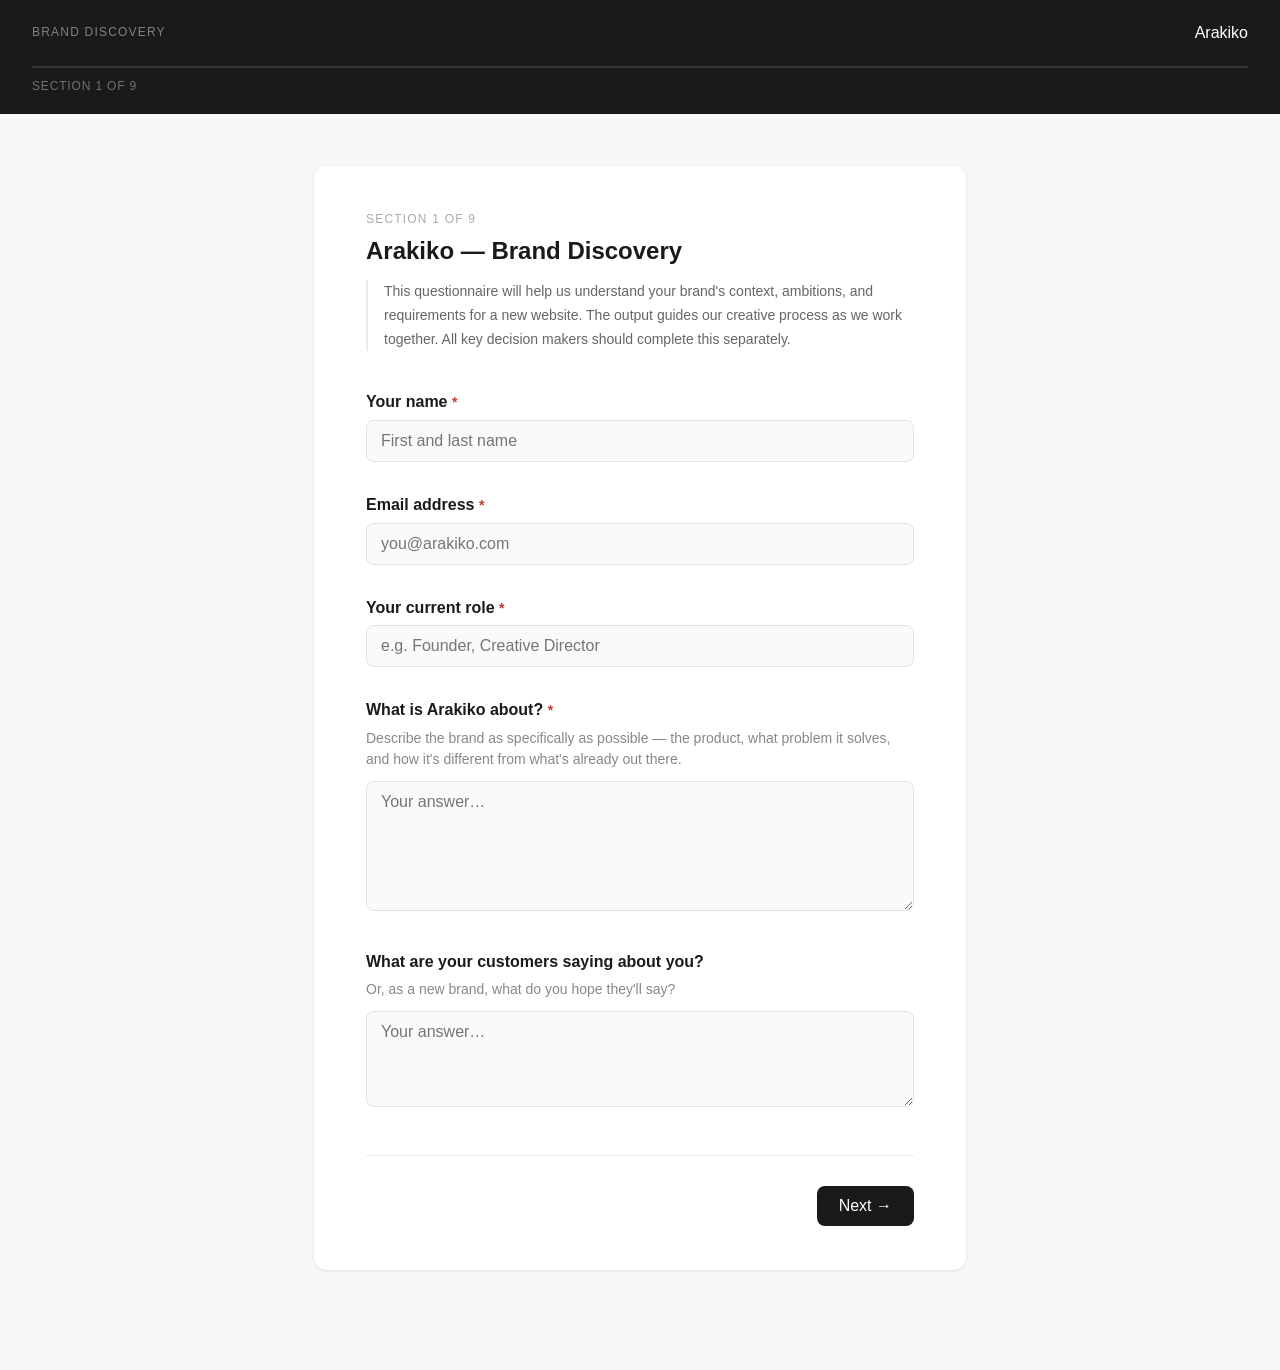
==== index.html @ e75e6ce8 "Separate javascript file" ====
<!doctype html>
<html lang="en">
  <head>
    <meta charset="UTF-8" />
    <meta name="viewport" content="width=device-width, initial-scale=1.0" />
    <title>Arakiko — Brand Discovery</title>
    <link rel="stylesheet" href="main.css" />
    <script src="script.js" defer></script>
  </head>
  <body>
    <div class="header">
      <span class="header-brand">Brand Discovery</span>
      <span class="header-client">Arakiko</span>
    </div>
    <div class="progress-bar-wrap">
      <div class="progress-track">
        <div class="progress-fill" id="pFill" style="width: 0%"></div>
      </div>
      <div class="progress-label" id="pLabel">Section 1 of 9</div>
    </div>

    <div class="main">
      <!-- ── SECTION 1 ── About you ─────────────────────────────────────── -->
      <div class="section-card active" data-section="1">
        <div class="section-eyebrow">Section 1 of 9</div>
        <h2 class="section-title">Arakiko — Brand Discovery</h2>
        <p class="section-desc">
          This questionnaire will help us understand your brand's context,
          ambitions, and requirements for a new website. The output guides our
          creative process as we work together. All key decision makers should
          complete this separately.
        </p>

        <div class="question">
          <div class="q-label">Your name <span class="req">*</span></div>
          <input
            type="text"
            id="q_name"
            placeholder="First and last name"
            data-req="1"
          />
          <div class="field-error" id="e_q_name">Please enter your name.</div>
        </div>
        <div class="question">
          <div class="q-label">Email address <span class="req">*</span></div>
          <input
            type="email"
            id="q_email"
            placeholder="you@arakiko.com"
            data-req="1"
            data-email="1"
          />
          <div class="field-error" id="e_q_email">
            Please enter a valid email address.
          </div>
        </div>
        <div class="question">
          <div class="q-label">
            Your current role <span class="req">*</span>
          </div>
          <input
            type="text"
            id="q_role"
            placeholder="e.g. Founder, Creative Director"
            data-req="1"
          />
          <div class="field-error" id="e_q_role">Please enter your role.</div>
        </div>
        <div class="question">
          <div class="q-label">
            What is Arakiko about? <span class="req">*</span>
          </div>
          <div class="q-hint">
            Describe the brand as specifically as possible — the product, what
            problem it solves, and how it's different from what's already out
            there.
          </div>
          <textarea
            id="q_about"
            class="tall"
            placeholder="Your answer…"
            data-req="1"
          ></textarea>
          <div class="field-error" id="e_q_about">
            Please answer this question.
          </div>
        </div>
        <div class="question">
          <div class="q-label">What are your customers saying about you?</div>
          <div class="q-hint">
            Or, as a new brand, what do you hope they'll say?
          </div>
          <textarea id="q_customers_say" placeholder="Your answer…"></textarea>
        </div>

        <div class="nav">
          <div></div>
          <button class="btn btn-primary" onclick="next()">Next →</button>
        </div>
      </div>

      <!-- ── SECTION 2 ── Business and growth context ───────────────────── -->
      <div class="section-card" data-section="2">
        <div class="section-eyebrow">Section 2 of 9</div>
        <h2 class="section-title">Business and growth context</h2>
        <p class="section-desc">
          Understanding where you are and where you're heading shapes every
          creative decision we make. Be as honest as you like — this is internal
          context, not a pitch.
        </p>

        <div class="question">
          <div class="q-label">
            What stage is Arakiko currently in? <span class="req">*</span>
          </div>
          <div class="options-list" id="q_stage" data-type="radio" data-req="1">
            <label class="option-item"
              ><input
                type="radio"
                name="q_stage"
                value="Pre-revenue — product not yet launched"
              /><span>Pre-revenue — product not yet launched</span></label
            >
            <label class="option-item"
              ><input
                type="radio"
                name="q_stage"
                value="Early stage — product launched, building traction"
              /><span
                >Early stage — product launched, building traction</span
              ></label
            >
            <label class="option-item"
              ><input
                type="radio"
                name="q_stage"
                value="Scaling — revenue growing, expanding distribution"
              /><span
                >Scaling — revenue growing, expanding distribution</span
              ></label
            >
            <label class="option-item"
              ><input
                type="radio"
                name="q_stage"
                value="Established — stable revenue, refreshing brand"
              /><span
                >Established — stable revenue, refreshing brand</span
              ></label
            >
          </div>
          <div class="field-error" id="e_q_stage">Please select an option.</div>
        </div>
        <div class="question">
          <div class="q-label">
            What stage are you moving toward in the next 12–24 months?
          </div>
          <input
            type="text"
            id="q_stage_next"
            placeholder="e.g. Retail distribution across NZ, first export market…"
          />
        </div>
        <div class="question">
          <div class="q-label">
            What is currently unclear, misaligned, or frustrating about your
            positioning?
          </div>
          <textarea
            id="q_positioning_frustration"
            class="tall"
            placeholder="Your answer…"
          ></textarea>
        </div>
        <div class="question">
          <div class="q-label">
            What conversations are currently harder than they should be?
          </div>
          <div class="q-hint">
            e.g. Explaining what the product is, pitching to distributors,
            justifying the price point…
          </div>
          <textarea id="q_hard_convos" placeholder="Your answer…"></textarea>
        </div>
        <div class="question">
          <div class="q-label">
            If this project succeeds, what becomes easier?
          </div>
          <textarea
            id="q_success_easier"
            class="tall"
            placeholder="Your answer…"
          ></textarea>
        </div>

        <div class="nav">
          <button class="btn btn-ghost" onclick="prev()">← Back</button>
          <button class="btn btn-primary" onclick="next()">Next →</button>
        </div>
      </div>

      <!-- ── SECTION 3 ── Competitive and market context ────────────────── -->
      <div class="section-card" data-section="3">
        <div class="section-eyebrow">Section 3 of 9</div>
        <h2 class="section-title">Competitive and market context</h2>
        <p class="section-desc">
          Understanding your landscape helps us position Arakiko with precision
          — not just against competitors, but in relation to how the market
          currently understands the category.
        </p>

        <div class="question">
          <div class="q-label">
            Where is Arakiko located and where are you selling?
          </div>
          <div class="q-hint">
            Is it NZ-only right now? Are you looking at export markets?
          </div>
          <textarea id="q_location" placeholder="Your answer…"></textarea>
        </div>
        <div class="question">
          <div class="q-label">
            Who are your top 3–5 competitors? <span class="req">*</span>
          </div>
          <div class="q-hint">
            Share brands with similar products or positioning. Include website
            URLs and social media if you have them.
          </div>
          <textarea
            id="q_competitors"
            class="tall"
            placeholder="e.g. Sentia (sentiaspirits.com), Ārepa (arepa.co.nz)…"
            data-req="1"
          ></textarea>
          <div class="field-error" id="e_q_competitors">
            Please name at least your main competitors.
          </div>
        </div>
        <div class="question">
          <div class="q-label">When you lose a sale, who wins and why?</div>
          <div class="q-hint">
            This reveals how buyers perceive trade-offs in your category and
            where your positioning may be unclear.
          </div>
          <textarea id="q_lose_sale" placeholder="Your answer…"></textarea>
        </div>
        <div class="question">
          <div class="q-label">
            Where are you commonly compared or confused with others?
          </div>
          <textarea
            id="q_compared"
            placeholder="e.g. People often think we're a kombucha, or confuse us with Ārepa…"
          ></textarea>
        </div>
        <div class="question">
          <div class="q-label">
            What category do customers currently think Arakiko is in?
          </div>
          <div class="q-hint">
            Is that accurate? If not, what category do you want to own?
          </div>
          <textarea id="q_category" placeholder="Your answer…"></textarea>
        </div>

        <div class="nav">
          <button class="btn btn-ghost" onclick="prev()">← Back</button>
          <button class="btn btn-primary" onclick="next()">Next →</button>
        </div>
      </div>

      <!-- ── SECTION 4 ── Differentiation and offer clarity ─────────────── -->
      <div class="section-card" data-section="4">
        <div class="section-eyebrow">Section 4 of 9</div>
        <h2 class="section-title">Differentiation and offer clarity</h2>
        <p class="section-desc">
          This section helps us identify the strategic promise that drives
          growth — what you're known for, where you win, and why the right
          customers choose you.
        </p>

        <div class="question">
          <div class="q-label">
            Why would someone choose Arakiko over a competitor?
            <span class="req">*</span>
          </div>
          <textarea
            id="q_why_choose"
            class="tall"
            placeholder="Your answer…"
            data-req="1"
          ></textarea>
          <div class="field-error" id="e_q_why_choose">
            Please answer this question.
          </div>
        </div>
        <div class="question">
          <div class="q-label">
            Complete this sentence: "We're not the right choice if you want…"
          </div>
          <textarea
            id="q_not_right"
            placeholder="e.g. …a sugary flavoured mixer, a CBD drink, or something widely available at the dairy."
          ></textarea>
        </div>
        <div class="question">
          <div class="q-label">
            Our "flag in the ground" promise is… <span class="req">*</span>
          </div>
          <div class="q-hint">
            One sentence. The thing you'd never compromise on, even under
            pressure.
          </div>
          <textarea
            id="q_flag"
            placeholder="Your answer…"
            data-req="1"
          ></textarea>
          <div class="field-error" id="e_q_flag">
            Please answer this question.
          </div>
        </div>
        <div class="question">
          <div class="q-label">
            What do you want Arakiko to be primarily known for?
          </div>
          <textarea id="q_known_for" placeholder="Your answer…"></textarea>
        </div>
        <div class="question">
          <div class="q-label">
            Are there any claims about what Arakiko does that you're legally
            required to avoid?
          </div>
          <div class="q-hint">
            Functional drinks often operate under regulatory constraints around
            health claims. How do you currently navigate this in your messaging?
          </div>
          <textarea
            id="q_claims"
            class="tall"
            placeholder="Your answer…"
          ></textarea>
        </div>

        <div class="nav">
          <button class="btn btn-ghost" onclick="prev()">← Back</button>
          <button class="btn btn-primary" onclick="next()">Next →</button>
        </div>
      </div>

      <!-- ── SECTION 5 ── Identity and brand expression ─────────────────── -->
      <div class="section-card" data-section="5">
        <div class="section-eyebrow">Section 5 of 9</div>
        <h2 class="section-title">Identity and brand expression</h2>
        <p class="section-desc">
          A strong identity starts with clarity about who the brand is for — and
          who it isn't. Describe one realistic, specific person who represents
          your primary target.
        </p>

        <div class="question">
          <div class="q-label">
            Arakiko is primarily: <span class="req">*</span>
          </div>
          <div
            class="options-list"
            id="q_biz_type"
            data-type="radio"
            data-req="1"
          >
            <label class="option-item"
              ><input
                type="radio"
                name="q_biz_type"
                value="B2C — selling direct to consumers"
              /><span>B2C — selling direct to consumers</span></label
            >
            <label class="option-item"
              ><input
                type="radio"
                name="q_biz_type"
                value="B2B — selling to businesses or trade accounts"
              /><span
                >B2B — selling to businesses or trade accounts</span
              ></label
            >
            <label class="option-item"
              ><input
                type="radio"
                name="q_biz_type"
                value="Hybrid — both consumers and trade"
              /><span>Hybrid — both consumers and trade</span></label
            >
          </div>
          <div class="field-error" id="e_q_biz_type">
            Please select an option.
          </div>
        </div>
        <div class="question">
          <div class="q-label">
            Who is the primary buyer? <span class="req">*</span>
          </div>
          <div class="q-hint">
            The person who ultimately chooses and pays — even if others
            influence the decision.
          </div>
          <input
            type="text"
            id="q_primary_buyer"
            placeholder="e.g. Health-conscious professional in their 30s…"
            data-req="1"
          />
          <div class="field-error" id="e_q_primary_buyer">
            Please answer this question.
          </div>
        </div>
        <div class="question">
          <div class="q-label">
            What problem are they actively trying to solve?
          </div>
          <input
            type="text"
            id="q_buyer_problem"
            placeholder="e.g. Want to socialise without the effects of alcohol…"
          />
        </div>
        <div class="question">
          <div class="q-label">
            What typically triggers them to make a purchase?
          </div>
          <textarea id="q_buyer_trigger" placeholder="Your answer…"></textarea>
        </div>
        <div class="question">
          <div class="q-label">
            What objections or hesitations might they have?
          </div>
          <textarea
            id="q_buyer_objections"
            placeholder="e.g. Unsure if it will taste good, unfamiliar with GABA, price…"
          ></textarea>
        </div>
        <div class="question">
          <div class="q-label">Who is NOT the right customer for Arakiko?</div>
          <textarea id="q_not_buyer" placeholder="Your answer…"></textarea>
        </div>

        <div class="nav">
          <button class="btn btn-ghost" onclick="prev()">← Back</button>
          <button class="btn btn-primary" onclick="next()">Next →</button>
        </div>
      </div>

      <!-- ── SECTION 6 ── Audience profile ──────────────────────────────── -->
      <div class="section-card" data-section="6">
        <div class="section-eyebrow">Section 6 of 9</div>
        <h2 class="section-title">Audience profile and decision psychology</h2>
        <p class="section-desc">
          Now let's get specific. Describe the one person most likely to
          discover Arakiko and become a loyal customer.
        </p>

        <div class="question">
          <div class="q-label">Gender <span class="req">*</span></div>
          <div
            class="options-list"
            id="q_gender"
            data-type="radio"
            data-req="1"
          >
            <label class="option-item"
              ><input type="radio" name="q_gender" value="Male" /><span
                >Male</span
              ></label
            >
            <label class="option-item"
              ><input type="radio" name="q_gender" value="Female" /><span
                >Female</span
              ></label
            >
            <label class="option-item"
              ><input
                type="radio"
                name="q_gender"
                value="Non-binary / fluid"
              /><span>Non-binary / fluid</span></label
            >
            <label class="option-item"
              ><input
                type="radio"
                name="q_gender"
                value="All / gender not relevant"
              /><span>All / gender not relevant</span></label
            >
          </div>
          <div class="field-error" id="e_q_gender">
            Please select an option.
          </div>
        </div>
        <div class="question">
          <div class="q-label">Age <span class="req">*</span></div>
          <div class="options-list" id="q_age" data-type="radio" data-req="1">
            <label class="option-item"
              ><input type="radio" name="q_age" value="Under 25" /><span
                >Under 25</span
              ></label
            >
            <label class="option-item"
              ><input type="radio" name="q_age" value="25–35" /><span
                >25–35</span
              ></label
            >
            <label class="option-item"
              ><input type="radio" name="q_age" value="35–50" /><span
                >35–50</span
              ></label
            >
            <label class="option-item"
              ><input type="radio" name="q_age" value="50–65" /><span
                >50–65</span
              ></label
            >
            <label class="option-item"
              ><input type="radio" name="q_age" value="Over 65" /><span
                >Over 65</span
              ></label
            >
          </div>
          <div class="field-error" id="e_q_age">Please select an option.</div>
        </div>
        <div class="question">
          <div class="q-label">Education <span class="req">*</span></div>
          <div class="options-list" id="q_edu" data-type="radio" data-req="1">
            <label class="option-item"
              ><input type="radio" name="q_edu" value="High school" /><span
                >High school</span
              ></label
            >
            <label class="option-item"
              ><input
                type="radio"
                name="q_edu"
                value="University / Bachelor's"
              /><span>University / Bachelor's</span></label
            >
            <label class="option-item"
              ><input type="radio" name="q_edu" value="Postgraduate" /><span
                >Postgraduate</span
              ></label
            >
            <label class="option-item"
              ><input
                type="radio"
                name="q_edu"
                value="Education not relevant"
              /><span>Education not relevant</span></label
            >
          </div>
          <div class="field-error" id="e_q_edu">Please select an option.</div>
        </div>
        <div class="question">
          <div class="q-label">
            Where do they live? <span class="req">*</span>
          </div>
          <input
            type="text"
            id="q_city"
            placeholder="Name one city or town"
            data-req="1"
          />
          <div class="field-error" id="e_q_city">
            Please enter a city or town.
          </div>
        </div>
        <div class="question">
          <div class="q-label">Occupation <span class="req">*</span></div>
          <input
            type="text"
            id="q_occupation"
            placeholder="What do they do for a living?"
            data-req="1"
          />
          <div class="field-error" id="e_q_occupation">
            Please enter their occupation.
          </div>
        </div>
        <div class="question">
          <div class="q-label">
            Annual income (NZD) <span class="req">*</span>
          </div>
          <div
            class="options-list"
            id="q_income"
            data-type="radio"
            data-req="1"
          >
            <label class="option-item"
              ><input type="radio" name="q_income" value="Under $40k" /><span
                >Under $40k</span
              ></label
            >
            <label class="option-item"
              ><input type="radio" name="q_income" value="$40–60k" /><span
                >$40–60k</span
              ></label
            >
            <label class="option-item"
              ><input type="radio" name="q_income" value="$60–90k" /><span
                >$60–90k</span
              ></label
            >
            <label class="option-item"
              ><input type="radio" name="q_income" value="$90–150k" /><span
                >$90–150k</span
              ></label
            >
            <label class="option-item"
              ><input type="radio" name="q_income" value="$150k+" /><span
                >$150k+</span
              ></label
            >
          </div>
          <div class="field-error" id="e_q_income">
            Please select an option.
          </div>
        </div>
        <div class="question">
          <div class="q-label">
            What problem are they actively trying to solve?
          </div>
          <div class="q-hint">
            What feels broken, inefficient, or unsatisfying in their current
            situation that Arakiko addresses?
          </div>
          <textarea
            id="q_aud_problem"
            class="tall"
            placeholder="Your answer…"
          ></textarea>
        </div>
        <div class="question">
          <div class="q-label">
            What typically triggers them to start looking for a solution?
          </div>
          <div class="q-hint">
            A specific event, frustration, or opportunity that prompts action.
          </div>
          <textarea id="q_aud_trigger" placeholder="Your answer…"></textarea>
        </div>
        <div class="question">
          <div class="q-label">
            What objections might prevent them from choosing Arakiko?
          </div>
          <textarea
            id="q_aud_objections"
            placeholder="e.g. Price, unfamiliarity with the category, unsure if it will work…"
          ></textarea>
        </div>

        <div class="nav">
          <button class="btn btn-ghost" onclick="prev()">← Back</button>
          <button class="btn btn-primary" onclick="next()">Next →</button>
        </div>
      </div>

      <!-- ── SECTION 7 ── Lifestyle, values and personality ─────────────── -->
      <div class="section-card" data-section="7">
        <div class="section-eyebrow">Section 7 of 9</div>
        <h2 class="section-title">Lifestyle, values and personality</h2>
        <p class="section-desc">
          Creating an emotional connection with people drives loyalty. The more
          we understand what makes your target audience tick, the more relevant
          the connection between Arakiko and them.
        </p>

        <div class="question">
          <div class="q-label">
            What wellness, lifestyle or cultural brands does your customer
            gravitate toward? <span class="req">*</span>
          </div>
          <div class="q-hint">
            Think beyond drink brands — fitness, fashion, food, media. Any
            brands they trust and aspire to.
          </div>
          <textarea
            id="q_lifestyle_brands"
            placeholder="e.g. Lululemon, Whoop, Frank Green, Headspace…"
            data-req="1"
          ></textarea>
          <div class="field-error" id="e_q_lifestyle_brands">
            Please answer this question.
          </div>
        </div>
        <div class="question">
          <div class="q-label">
            Where does your target customer work? <span class="req">*</span>
          </div>
          <div class="options-list" id="q_work" data-type="radio" data-req="1">
            <label class="option-item"
              ><input
                type="radio"
                name="q_work"
                value="Large corporate office"
              /><span>Large corporate office</span></label
            >
            <label class="option-item"
              ><input
                type="radio"
                name="q_work"
                value="At home / remote"
              /><span>At home / remote</span></label
            >
            <label class="option-item"
              ><input
                type="radio"
                name="q_work"
                value="Co-working space"
              /><span>Co-working space</span></label
            >
            <label class="option-item"
              ><input
                type="radio"
                name="q_work"
                value="Startup or small studio"
              /><span>Startup or small studio</span></label
            >
            <label class="option-item"
              ><input
                type="radio"
                name="q_work"
                value="Hospitality / service industry"
              /><span>Hospitality / service industry</span></label
            >
            <label class="option-item"
              ><input
                type="radio"
                name="q_work"
                value="Mix of the above"
              /><span>Mix of the above</span></label
            >
          </div>
          <div class="field-error" id="e_q_work">Please select an option.</div>
        </div>
        <div class="question">
          <div class="q-label">
            What are their hobbies and how do they spend their free time?
            <span class="req">*</span>
          </div>
          <input
            type="text"
            id="q_hobbies"
            placeholder="e.g. Running, yoga, cooking, gigs, festivals…"
            data-req="1"
          />
          <div class="field-error" id="e_q_hobbies">
            Please answer this question.
          </div>
        </div>
        <div class="question">
          <div class="q-label">
            What is your target customer's current relationship with alcohol?
            <span class="req">*</span>
          </div>
          <div class="q-hint">
            Are they actively reducing, taking a break, never drinking, or
            simply looking for more options on some occasions?
          </div>
          <div
            class="options-list"
            id="q_alcohol_rel"
            data-type="radio"
            data-req="1"
          >
            <label class="option-item"
              ><input
                type="radio"
                name="q_alcohol_rel"
                value="Actively reducing their alcohol intake"
              /><span>Actively reducing their alcohol intake</span></label
            >
            <label class="option-item"
              ><input
                type="radio"
                name="q_alcohol_rel"
                value="Taking a longer break from alcohol"
              /><span>Taking a longer break from alcohol</span></label
            >
            <label class="option-item"
              ><input
                type="radio"
                name="q_alcohol_rel"
                value="Don't drink — looking for a great alternative"
              /><span
                >Don't drink — looking for a great alternative</span
              ></label
            >
            <label class="option-item"
              ><input
                type="radio"
                name="q_alcohol_rel"
                value="Still drink but want options on some occasions"
              /><span
                >Still drink but want options on some occasions</span
              ></label
            >
            <label class="option-item"
              ><input
                type="radio"
                name="q_alcohol_rel"
                value="Not defined by alcohol either way"
              /><span>Not defined by alcohol either way</span></label
            >
          </div>
          <div class="field-error" id="e_q_alcohol_rel">
            Please select an option.
          </div>
        </div>
        <div class="question">
          <div class="q-label">
            When does someone reach for Arakiko instead of something else? Name
            the moment. <span class="req">*</span>
          </div>
          <div class="q-hint">
            e.g. Friday afternoon wind-down, hosting guests who don't drink, 3pm
            at the desk, post-sport…
          </div>
          <input
            type="text"
            id="q_occasion"
            placeholder="Describe the moment…"
            data-req="1"
          />
          <div class="field-error" id="e_q_occasion">
            Please answer this question.
          </div>
        </div>
        <div class="question">
          <div class="q-label">
            Is there anything else you'd like to share about your target
            audience?
          </div>
          <textarea
            id="q_audience_other"
            placeholder="Any detail is welcome — the small stuff often matters most."
          ></textarea>
        </div>
        <div class="question">
          <div class="q-label">
            Which are the most relevant values for Arakiko?
            <span class="req">*</span>
          </div>
          <div class="checkbox-cap">Select up to five.</div>
          <div
            class="options-list"
            id="q_values"
            data-type="checkbox"
            data-req="1"
            data-max="5"
          >
            <label class="option-item"
              ><input type="checkbox" value="Authenticity" /><span
                >Authenticity</span
              ></label
            >
            <label class="option-item"
              ><input type="checkbox" value="Consistency" /><span
                >Consistency</span
              ></label
            >
            <label class="option-item"
              ><input type="checkbox" value="Quality" /><span
                >Quality</span
              ></label
            >
            <label class="option-item"
              ><input type="checkbox" value="Passion" /><span
                >Passion</span
              ></label
            >
            <label class="option-item"
              ><input type="checkbox" value="Relevance" /><span
                >Relevance</span
              ></label
            >
            <label class="option-item"
              ><input type="checkbox" value="Innovation" /><span
                >Innovation</span
              ></label
            >
            <label class="option-item"
              ><input type="checkbox" value="Responsibility" /><span
                >Responsibility</span
              ></label
            >
            <label class="option-item"
              ><input type="checkbox" value="Empathy" /><span
                >Empathy</span
              ></label
            >
            <label class="option-item"
              ><input type="checkbox" value="Community" /><span
                >Community</span
              ></label
            >
            <label class="option-item"
              ><input type="checkbox" value="Integrity" /><span
                >Integrity</span
              ></label
            >
            <label class="option-item"
              ><input type="checkbox" value="Sustainability" /><span
                >Sustainability</span
              ></label
            >
            <label class="option-item"
              ><input type="checkbox" value="Transparency" /><span
                >Transparency</span
              ></label
            >
            <label class="option-item"
              ><input type="checkbox" value="Courage" /><span
                >Courage</span
              ></label
            >
            <label class="option-item"
              ><input type="checkbox" value="Pleasure" /><span
                >Pleasure</span
              ></label
            >
          </div>
          <div class="field-error" id="e_q_values">
            Please select at least one value.
          </div>
        </div>
        <div class="question">
          <div class="q-label">
            Which adjectives describe Arakiko most accurately?
            <span class="req">*</span>
          </div>
          <div class="checkbox-cap">Select up to five.</div>
          <div
            class="options-list"
            id="q_adjectives"
            data-type="checkbox"
            data-req="1"
            data-max="5"
          >
            <label class="option-item"
              ><input type="checkbox" value="Cool" /><span>Cool</span></label
            >
            <label class="option-item"
              ><input type="checkbox" value="Funny" /><span>Funny</span></label
            >
            <label class="option-item"
              ><input type="checkbox" value="Loyal" /><span>Loyal</span></label
            >
            <label class="option-item"
              ><input type="checkbox" value="High-end" /><span
                >High-end</span
              ></label
            >
            <label class="option-item"
              ><input type="checkbox" value="Irreverent" /><span
                >Irreverent</span
              ></label
            >
            <label class="option-item"
              ><input type="checkbox" value="Bold" /><span>Bold</span></label
            >
            <label class="option-item"
              ><input type="checkbox" value="Imaginative" /><span
                >Imaginative</span
              ></label
            >
            <label class="option-item"
              ><input type="checkbox" value="Edgy" /><span>Edgy</span></label
            >
            <label class="option-item"
              ><input type="checkbox" value="Warm" /><span>Warm</span></label
            >
            <label class="option-item"
              ><input type="checkbox" value="Clever" /><span
                >Clever</span
              ></label
            >
            <label class="option-item"
              ><input type="checkbox" value="Human" /><span>Human</span></label
            >
            <label class="option-item"
              ><input type="checkbox" value="Expert" /><span
                >Expert</span
              ></label
            >
            <label class="option-item"
              ><input type="checkbox" value="Approachable" /><span
                >Approachable</span
              ></label
            >
            <label class="option-item"
              ><input type="checkbox" value="Sophisticated" /><span
                >Sophisticated</span
              ></label
            >
            <label class="option-item"
              ><input type="checkbox" value="Magical" /><span
                >Magical</span
              ></label
            >
            <label class="option-item"
              ><input type="checkbox" value="Calm" /><span>Calm</span></label
            >
          </div>
          <div class="field-error" id="e_q_adjectives">
            Please select at least one adjective.
          </div>
        </div>
        <div class="question">
          <div class="q-label">
            What brands inspire Arakiko? <span class="req">*</span>
          </div>
          <div class="q-hint">
            List three brands (any category) that serve as references. Explain
            why. Include web addresses where possible.
          </div>
          <textarea
            id="q_inspo_brands"
            class="tall"
            placeholder="1. Brand name — why it inspires…&#10;2. Brand name — why it inspires…&#10;3. Brand name — why it inspires…"
            data-req="1"
          ></textarea>
          <div class="field-error" id="e_q_inspo_brands">
            Please answer this question.
          </div>
        </div>

        <div class="nav">
          <button class="btn btn-ghost" onclick="prev()">← Back</button>
          <button class="btn btn-primary" onclick="next()">Next →</button>
        </div>
      </div>

      <!-- ── SECTION 8 ── Design direction ──────────────────────────────── -->
      <div class="section-card" data-section="8">
        <div class="section-eyebrow">Section 8 of 9</div>
        <h2 class="section-title">Design direction</h2>
        <p class="section-desc">
          From the following polarities, help us understand where Arakiko should
          sit. There are no right or wrong answers — go with your gut. If you'd
          answer differently for different contexts, choose the primary one.
        </p>

        <div class="question">
          <div class="q-label">
            Accessible or exclusive? <span class="req">*</span>
          </div>
          <div class="scale-outer">
            <div class="scale-poles">
              <span>Accessible</span><span>Exclusive</span>
            </div>
            <div
              class="scale-row"
              id="q_s_access"
              data-type="scale"
              data-req="1"
            >
              <div class="scale-cell">
                <input type="radio" name="q_s_access" value="1" /><label
                  >1</label
                >
              </div>
              <div class="scale-cell">
                <input type="radio" name="q_s_access" value="2" /><label
                  >2</label
                >
              </div>
              <div class="scale-cell">
                <input type="radio" name="q_s_access" value="3" /><label
                  >3</label
                >
              </div>
              <div class="scale-cell">
                <input type="radio" name="q_s_access" value="4" /><label
                  >4</label
                >
              </div>
              <div class="scale-cell">
                <input type="radio" name="q_s_access" value="5" /><label
                  >5</label
                >
              </div>
            </div>
          </div>
          <div class="field-error" id="e_q_s_access">
            Please select a value.
          </div>
        </div>
        <div class="question">
          <div class="q-label">
            Simple or complex? <span class="req">*</span>
          </div>
          <div class="scale-outer">
            <div class="scale-poles">
              <span>Simple</span><span>Complex</span>
            </div>
            <div
              class="scale-row"
              id="q_s_simple"
              data-type="scale"
              data-req="1"
            >
              <div class="scale-cell">
                <input type="radio" name="q_s_simple" value="1" /><label
                  >1</label
                >
              </div>
              <div class="scale-cell">
                <input type="radio" name="q_s_simple" value="2" /><label
                  >2</label
                >
              </div>
              <div class="scale-cell">
                <input type="radio" name="q_s_simple" value="3" /><label
                  >3</label
                >
              </div>
              <div class="scale-cell">
                <input type="radio" name="q_s_simple" value="4" /><label
                  >4</label
                >
              </div>
              <div class="scale-cell">
                <input type="radio" name="q_s_simple" value="5" /><label
                  >5</label
                >
              </div>
            </div>
          </div>
          <div class="field-error" id="e_q_s_simple">
            Please select a value.
          </div>
        </div>
        <div class="question">
          <div class="q-label">
            Friendly or corporate? <span class="req">*</span>
          </div>
          <div class="scale-outer">
            <div class="scale-poles">
              <span>Friendly</span><span>Corporate</span>
            </div>
            <div
              class="scale-row"
              id="q_s_friendly"
              data-type="scale"
              data-req="1"
            >
              <div class="scale-cell">
                <input type="radio" name="q_s_friendly" value="1" /><label
                  >1</label
                >
              </div>
              <div class="scale-cell">
                <input type="radio" name="q_s_friendly" value="2" /><label
                  >2</label
                >
              </div>
              <div class="scale-cell">
                <input type="radio" name="q_s_friendly" value="3" /><label
                  >3</label
                >
              </div>
              <div class="scale-cell">
                <input type="radio" name="q_s_friendly" value="4" /><label
                  >4</label
                >
              </div>
              <div class="scale-cell">
                <input type="radio" name="q_s_friendly" value="5" /><label
                  >5</label
                >
              </div>
            </div>
          </div>
          <div class="field-error" id="e_q_s_friendly">
            Please select a value.
          </div>
        </div>
        <div class="question">
          <div class="q-label">
            Traditional or progressive? <span class="req">*</span>
          </div>
          <div class="scale-outer">
            <div class="scale-poles">
              <span>Traditional</span><span>Progressive</span>
            </div>
            <div class="scale-row" id="q_s_trad" data-type="scale" data-req="1">
              <div class="scale-cell">
                <input type="radio" name="q_s_trad" value="1" /><label>1</label>
              </div>
              <div class="scale-cell">
                <input type="radio" name="q_s_trad" value="2" /><label>2</label>
              </div>
              <div class="scale-cell">
                <input type="radio" name="q_s_trad" value="3" /><label>3</label>
              </div>
              <div class="scale-cell">
                <input type="radio" name="q_s_trad" value="4" /><label>4</label>
              </div>
              <div class="scale-cell">
                <input type="radio" name="q_s_trad" value="5" /><label>5</label>
              </div>
            </div>
          </div>
          <div class="field-error" id="e_q_s_trad">Please select a value.</div>
        </div>
        <div class="question">
          <div class="q-label">
            Serious or playful? <span class="req">*</span>
          </div>
          <div class="scale-outer">
            <div class="scale-poles">
              <span>Serious</span><span>Playful</span>
            </div>
            <div
              class="scale-row"
              id="q_s_serious"
              data-type="scale"
              data-req="1"
            >
              <div class="scale-cell">
                <input type="radio" name="q_s_serious" value="1" /><label
                  >1</label
                >
              </div>
              <div class="scale-cell">
                <input type="radio" name="q_s_serious" value="2" /><label
                  >2</label
                >
              </div>
              <div class="scale-cell">
                <input type="radio" name="q_s_serious" value="3" /><label
                  >3</label
                >
              </div>
              <div class="scale-cell">
                <input type="radio" name="q_s_serious" value="4" /><label
                  >4</label
                >
              </div>
              <div class="scale-cell">
                <input type="radio" name="q_s_serious" value="5" /><label
                  >5</label
                >
              </div>
            </div>
          </div>
          <div class="field-error" id="e_q_s_serious">
            Please select a value.
          </div>
        </div>
        <div class="question">
          <div class="q-label">
            Urban or natural? <span class="req">*</span>
          </div>
          <div class="scale-outer">
            <div class="scale-poles">
              <span>Urban</span><span>Natural</span>
            </div>
            <div
              class="scale-row"
              id="q_s_urban"
              data-type="scale"
              data-req="1"
            >
              <div class="scale-cell">
                <input type="radio" name="q_s_urban" value="1" /><label
                  >1</label
                >
              </div>
              <div class="scale-cell">
                <input type="radio" name="q_s_urban" value="2" /><label
                  >2</label
                >
              </div>
              <div class="scale-cell">
                <input type="radio" name="q_s_urban" value="3" /><label
                  >3</label
                >
              </div>
              <div class="scale-cell">
                <input type="radio" name="q_s_urban" value="4" /><label
                  >4</label
                >
              </div>
              <div class="scale-cell">
                <input type="radio" name="q_s_urban" value="5" /><label
                  >5</label
                >
              </div>
            </div>
          </div>
          <div class="field-error" id="e_q_s_urban">Please select a value.</div>
        </div>
        <div class="question">
          <div class="q-label">
            Ingredient-led or experience-led? <span class="req">*</span>
          </div>
          <div class="q-hint">
            Does the brand lead with what's in the can (the science, the
            formula) or how it makes you feel (the occasion, the calm, the
            experience)?
          </div>
          <div class="scale-outer">
            <div class="scale-poles">
              <span>Ingredient-led</span><span>Experience-led</span>
            </div>
            <div
              class="scale-row"
              id="q_s_ingredient"
              data-type="scale"
              data-req="1"
            >
              <div class="scale-cell">
                <input type="radio" name="q_s_ingredient" value="1" /><label
                  >1</label
                >
              </div>
              <div class="scale-cell">
                <input type="radio" name="q_s_ingredient" value="2" /><label
                  >2</label
                >
              </div>
              <div class="scale-cell">
                <input type="radio" name="q_s_ingredient" value="3" /><label
                  >3</label
                >
              </div>
              <div class="scale-cell">
                <input type="radio" name="q_s_ingredient" value="4" /><label
                  >4</label
                >
              </div>
              <div class="scale-cell">
                <input type="radio" name="q_s_ingredient" value="5" /><label
                  >5</label
                >
              </div>
            </div>
          </div>
          <div class="field-error" id="e_q_s_ingredient">
            Please select a value.
          </div>
        </div>
        <div class="question">
          <div class="q-label">
            Subtle or expressive? <span class="req">*</span>
          </div>
          <div class="q-hint">
            How much visual and tonal presence does the brand have — does it
            whisper or does it own the room?
          </div>
          <div class="scale-outer">
            <div class="scale-poles">
              <span>Subtle</span><span>Expressive</span>
            </div>
            <div
              class="scale-row"
              id="q_s_subtle"
              data-type="scale"
              data-req="1"
            >
              <div class="scale-cell">
                <input type="radio" name="q_s_subtle" value="1" /><label
                  >1</label
                >
              </div>
              <div class="scale-cell">
                <input type="radio" name="q_s_subtle" value="2" /><label
                  >2</label
                >
              </div>
              <div class="scale-cell">
                <input type="radio" name="q_s_subtle" value="3" /><label
                  >3</label
                >
              </div>
              <div class="scale-cell">
                <input type="radio" name="q_s_subtle" value="4" /><label
                  >4</label
                >
              </div>
              <div class="scale-cell">
                <input type="radio" name="q_s_subtle" value="5" /><label
                  >5</label
                >
              </div>
            </div>
          </div>
          <div class="field-error" id="e_q_s_subtle">
            Please select a value.
          </div>
        </div>
        <div class="question">
          <div class="q-label">
            Niche or mainstream? <span class="req">*</span>
          </div>
          <div class="q-hint">
            Is Arakiko positioning for a passionate niche (functional drink
            enthusiasts, wellness community) or aiming to cross over to the mass
            market?
          </div>
          <div class="scale-outer">
            <div class="scale-poles">
              <span>Niche</span><span>Mainstream</span>
            </div>
            <div
              class="scale-row"
              id="q_s_niche"
              data-type="scale"
              data-req="1"
            >
              <div class="scale-cell">
                <input type="radio" name="q_s_niche" value="1" /><label
                  >1</label
                >
              </div>
              <div class="scale-cell">
                <input type="radio" name="q_s_niche" value="2" /><label
                  >2</label
                >
              </div>
              <div class="scale-cell">
                <input type="radio" name="q_s_niche" value="3" /><label
                  >3</label
                >
              </div>
              <div class="scale-cell">
                <input type="radio" name="q_s_niche" value="4" /><label
                  >4</label
                >
              </div>
              <div class="scale-cell">
                <input type="radio" name="q_s_niche" value="5" /><label
                  >5</label
                >
              </div>
            </div>
          </div>
          <div class="field-error" id="e_q_s_niche">Please select a value.</div>
        </div>

        <div class="nav">
          <button class="btn btn-ghost" onclick="prev()">← Back</button>
          <button class="btn btn-primary" onclick="next()">Next →</button>
        </div>
      </div>

      <!-- ── SECTION 9 ── About your website ────────────────────────────── -->
      <div class="section-card" data-section="9">
        <div class="section-eyebrow">Section 9 of 9</div>
        <h2 class="section-title">About your website</h2>
        <p class="section-desc">
          Last section. The goal here is to get a shared picture of what the
          website needs to do — not just what it looks like.
        </p>

        <div class="question">
          <div class="q-label">
            If a first-time visitor lands on the site and does just one thing,
            what should that be? <span class="req">*</span>
          </div>
          <div
            class="options-list"
            id="q_site_purpose"
            data-type="radio"
            data-req="1"
          >
            <label class="option-item"
              ><input
                type="radio"
                name="q_site_purpose"
                value="Buy a product"
              /><span>Buy a product</span></label
            >
            <label class="option-item"
              ><input
                type="radio"
                name="q_site_purpose"
                value="Understand what Arakiko is and trust it"
              /><span>Understand what Arakiko is and trust it</span></label
            >
            <label class="option-item"
              ><input
                type="radio"
                name="q_site_purpose"
                value="Sign up to hear when it's available near them"
              /><span
                >Sign up to hear when it's available near them</span
              ></label
            >
            <label class="option-item"
              ><input
                type="radio"
                name="q_site_purpose"
                value="Find where to buy it locally"
              /><span>Find where to buy it locally</span></label
            >
            <label class="option-item"
              ><input
                type="radio"
                name="q_site_purpose"
                value="Contact us about distribution / wholesale"
              /><span>Contact us about distribution / wholesale</span></label
            >
          </div>
          <div class="field-error" id="e_q_site_purpose">
            Please select an option.
          </div>
        </div>
        <div class="question">
          <div class="q-label">
            Do you need the ability to update the site yourself without a
            developer? <span class="req">*</span>
          </div>
          <div class="options-list" id="q_cms" data-type="radio" data-req="1">
            <label class="option-item"
              ><input
                type="radio"
                name="q_cms"
                value="Yes — we need to update content regularly"
              /><span>Yes — we need to update content regularly</span></label
            >
            <label class="option-item"
              ><input
                type="radio"
                name="q_cms"
                value="Sometimes — occasional updates would be useful"
              /><span
                >Sometimes — occasional updates would be useful</span
              ></label
            >
            <label class="option-item"
              ><input
                type="radio"
                name="q_cms"
                value="No — we're fine to go through a developer"
              /><span>No — we're fine to go through a developer</span></label
            >
          </div>
          <div class="field-error" id="e_q_cms">Please select an option.</div>
        </div>
        <div class="question">
          <div class="q-label">What pages do you need on the website?</div>
          <div class="q-hint">
            List the pages you need. Don't worry about getting this perfect —
            we'll refine it together.
          </div>
          <textarea
            id="q_pages"
            placeholder="e.g. Homepage, About / Our story, Shop, Stockists, Contact…"
          ></textarea>
        </div>
        <div class="question">
          <div class="q-label">
            What needs to happen on this site to convince someone who has never
            heard of a GABA tonic to try one?
          </div>
          <textarea
            id="q_category_education"
            class="tall"
            placeholder="Your answer…"
          ></textarea>
        </div>
        <div class="question">
          <div class="q-label">
            What are three websites — any category — that get the tone, design,
            or storytelling right?
          </div>
          <div class="q-hint">
            Include why they resonate with you. Brand positioning, not just
            aesthetics.
          </div>
          <textarea
            id="q_fav_sites"
            class="tall"
            placeholder="1. Site — why…&#10;2. Site — why…&#10;3. Site — why…"
          ></textarea>
        </div>

        <div class="nav">
          <button class="btn btn-ghost" onclick="prev()">← Back</button>
          <button class="btn btn-primary" id="submitBtn" onclick="submitForm()">
            Submit →
          </button>
        </div>
      </div>

      <!-- ── COMPLETION ──────────────────────────────────────────────────── -->
      <div class="section-card" data-section="10">
        <div class="done">
          <div class="done-mark">✓</div>
          <h2>That's everything.</h2>
          <p>
            Your responses have been submitted. We'll be in touch shortly. You
            can save a copy for your own records below.
          </p>
          <div class="done-actions">
            <button class="btn btn-dl" onclick="downloadCSV()">
              ↓ Save a copy (CSV)
            </button>
          </div>
        </div>
      </div>
    </div>
  </body>
</html>
---- main.css ----
*,
*::before,
*::after {
  box-sizing: border-box;
  margin: 0;
  padding: 0;
}
body {
  font-family:
    -apple-system, BlinkMacSystemFont, 'Segoe UI', Helvetica, Arial, sans-serif;
  background: #f7f7f5;
  color: #1a1a1a;
  font-size: 1rem;
  line-height: 1.6;
  min-height: 100vh;
}
.header {
  background: #1a1a1a;
  color: #fff;
  padding: 20px 32px;
  display: flex;
  align-items: center;
  justify-content: space-between;
  position: sticky;
  top: 0;
  z-index: 100;
}
.header-brand {
  font-size: 0.75rem;
  letter-spacing: 0.1em;
  text-transform: uppercase;
  opacity: 0.45;
}
.header-client {
  font-size: 1rem;
  font-weight: 500;
}
.progress-bar-wrap {
  background: #1a1a1a;
  padding: 0 32px 18px;
  position: sticky;
  top: 61px;
  z-index: 99;
}
.progress-track {
  background: rgba(255, 255, 255, 0.12);
  border-radius: 99px;
  height: 2px;
  overflow: hidden;
}
.progress-fill {
  background: #00ff87;
  height: 100%;
  border-radius: 99px;
  transition: width 0.45s ease;
}
.progress-label {
  color: rgba(255, 255, 255, 0.38);
  font-size: 0.75rem;
  letter-spacing: 0.07em;
  text-transform: uppercase;
  margin-top: 9px;
}
.main {
  max-width: 700px;
  margin: 0 auto;
  padding: 52px 24px 100px;
}
.section-card {
  background: #fff;
  border-radius: 0.785rem;
  padding: 44px 52px;
  box-shadow:
    0 1px 4px rgba(0, 0, 0, 0.06),
    0 1px 2px rgba(0, 0, 0, 0.04);
  display: none;
}
.section-card.active {
  display: block;
  animation: fadeIn 0.22s ease;
}
@keyframes fadeIn {
  from {
    opacity: 0;
    transform: translateY(6px);
  }
  to {
    opacity: 1;
    transform: translateY(0);
  }
}
.section-eyebrow {
  font-size: 0.75rem;
  letter-spacing: 0.1em;
  text-transform: uppercase;
  color: #aaa;
  margin-bottom: 7px;
}
.section-title {
  font-size: 1.5rem;
  font-weight: 650;
  color: #1a1a1a;
  margin-bottom: 14px;
  line-height: 1.25;
}
.section-desc {
  font-size: 0.875rem;
  color: #666;
  line-height: 1.7;
  margin-bottom: 38px;
  padding-left: 16px;
  border-left: 2px solid #ebebeb;
}
.question {
  margin-bottom: 30px;
}
.question:last-of-type {
  margin-bottom: 0;
}
.q-label {
  font-size: 1rem;
  font-weight: 600;
  color: #1a1a1a;
  margin-bottom: 5px;
}
.q-label .req {
  color: #c0392b;
  font-size: 0.875rem;
}
.q-hint {
  font-size: 0.875rem;
  color: #888;
  margin-bottom: 10px;
  line-height: 1.55;
}
input[type='text'],
input[type='email'],
textarea {
  width: 100%;
  border: 1.5px solid #e2e2e2;
  border-radius: 8px;
  padding: 11px 14px;
  font-size: 1rem;
  font-family: inherit;
  color: #1a1a1a;
  background: #fafafa;
  transition:
    border-color 0.18s,
    background 0.18s;
  resize: vertical;
}
input[type='text']:focus,
input[type='email']:focus,
textarea:focus {
  outline: none;
  border-color: #1a1a1a;
  background: #fff;
}
textarea {
  min-height: 96px;
}
textarea.tall {
  min-height: 130px;
}
.options-list {
  display: flex;
  flex-direction: column;
  gap: 9px;
}
.option-item {
  display: flex;
  align-items: center;
  gap: 12px;
  padding: 11px 14px;
  border: 1.5px solid #e2e2e2;
  border-radius: 8px;
  cursor: pointer;
  transition:
    border-color 0.14s,
    background 0.14s;
  background: #fafafa;
  user-select: none;
}
.option-item:hover {
  border-color: #aaa;
  background: #f2f2f0;
}
.option-item.selected {
  border-color: #1a1a1a;
  background: #f2f2f0;
}
.option-item input[type='radio'],
.option-item input[type='checkbox'] {
  width: 17px;
  height: 17px;
  cursor: pointer;
  accent-color: #1a1a1a;
  flex-shrink: 0;
}
.option-item span {
  font-size: 1rem;
}
.checkbox-cap {
  font-size: 0.75rem;
  color: #bbb;
  margin-bottom: 9px;
}
.scale-outer {
  margin-top: 2px;
}
.scale-poles {
  display: flex;
  justify-content: space-between;
  margin-bottom: 9px;
}
.scale-poles span {
  font-size: 0.75rem;
  color: #888;
  max-width: 46%;
  line-height: 1.3;
}
.scale-poles span:last-child {
  text-align: right;
}
.scale-row {
  display: flex;
  gap: 8px;
}
.scale-cell {
  flex: 1;
  display: flex;
  flex-direction: column;
  align-items: center;
  gap: 5px;
}
.scale-cell label {
  font-size: 0.75rem;
  color: #aaa;
  cursor: pointer;
}
.scale-cell input[type='radio'] {
  width: 19px;
  height: 19px;
  cursor: pointer;
  accent-color: #1a1a1a;
}
.field-error {
  font-size: 0.75rem;
  color: #c0392b;
  margin-top: 5px;
  display: none;
}
.field-error.show {
  display: block;
}
input.invalid,
textarea.invalid {
  border-color: #e74c3c;
}
.nav {
  display: flex;
  align-items: center;
  justify-content: space-between;
  margin-top: 40px;
  padding-top: 30px;
  border-top: 1px solid #ebebeb;
}
.btn {
  display: inline-flex;
  align-items: center;
  gap: 7px;
  padding: 11px 22px;
  border-radius: 8px;
  font-size: 1rem;
  font-weight: 500;
  cursor: pointer;
  border: none;
  font-family: inherit;
  transition: background 0.14s;
}
.btn-primary {
  background: #1a1a1a;
  color: #fff;
}
.btn-primary:hover {
  background: #2e2e2e;
}
.btn-ghost {
  background: transparent;
  color: #777;
  border: 1.5px solid #e0e0e0;
}
.btn-ghost:hover {
  border-color: #aaa;
  color: #1a1a1a;
}
.btn-dl {
  background: #1a1a1a;
  color: #fff;
  font-size: 1rem;
}
.btn-dl:hover {
  background: #333;
}
.btn-em {
  background: #fff;
  color: #1a1a1a;
  border: 1.5px solid #1a1a1a;
  font-size: 1rem;
}
.btn-em:hover {
  background: #f4f4f2;
}
.done {
  text-align: center;
  padding: 12px 0 4px;
}
.done-mark {
  font-size: 52px;
  margin-bottom: 18px;
}
.done h2 {
  font-size: 1.5rem;
  font-weight: 650;
  margin-bottom: 12px;
}
.done p {
  font-size: 1rem;
  color: #555;
  line-height: 1.7;
  max-width: 420px;
  margin: 0 auto 32px;
}
.done-actions {
  display: flex;
  gap: 12px;
  justify-content: center;
  flex-wrap: wrap;
}
@media (max-width: 580px) {
  .section-card {
    padding: 28px 22px;
  }
  .header,
  .progress-bar-wrap {
    padding-left: 18px;
    padding-right: 18px;
  }
  .main {
    padding: 32px 14px 80px;
  }
}
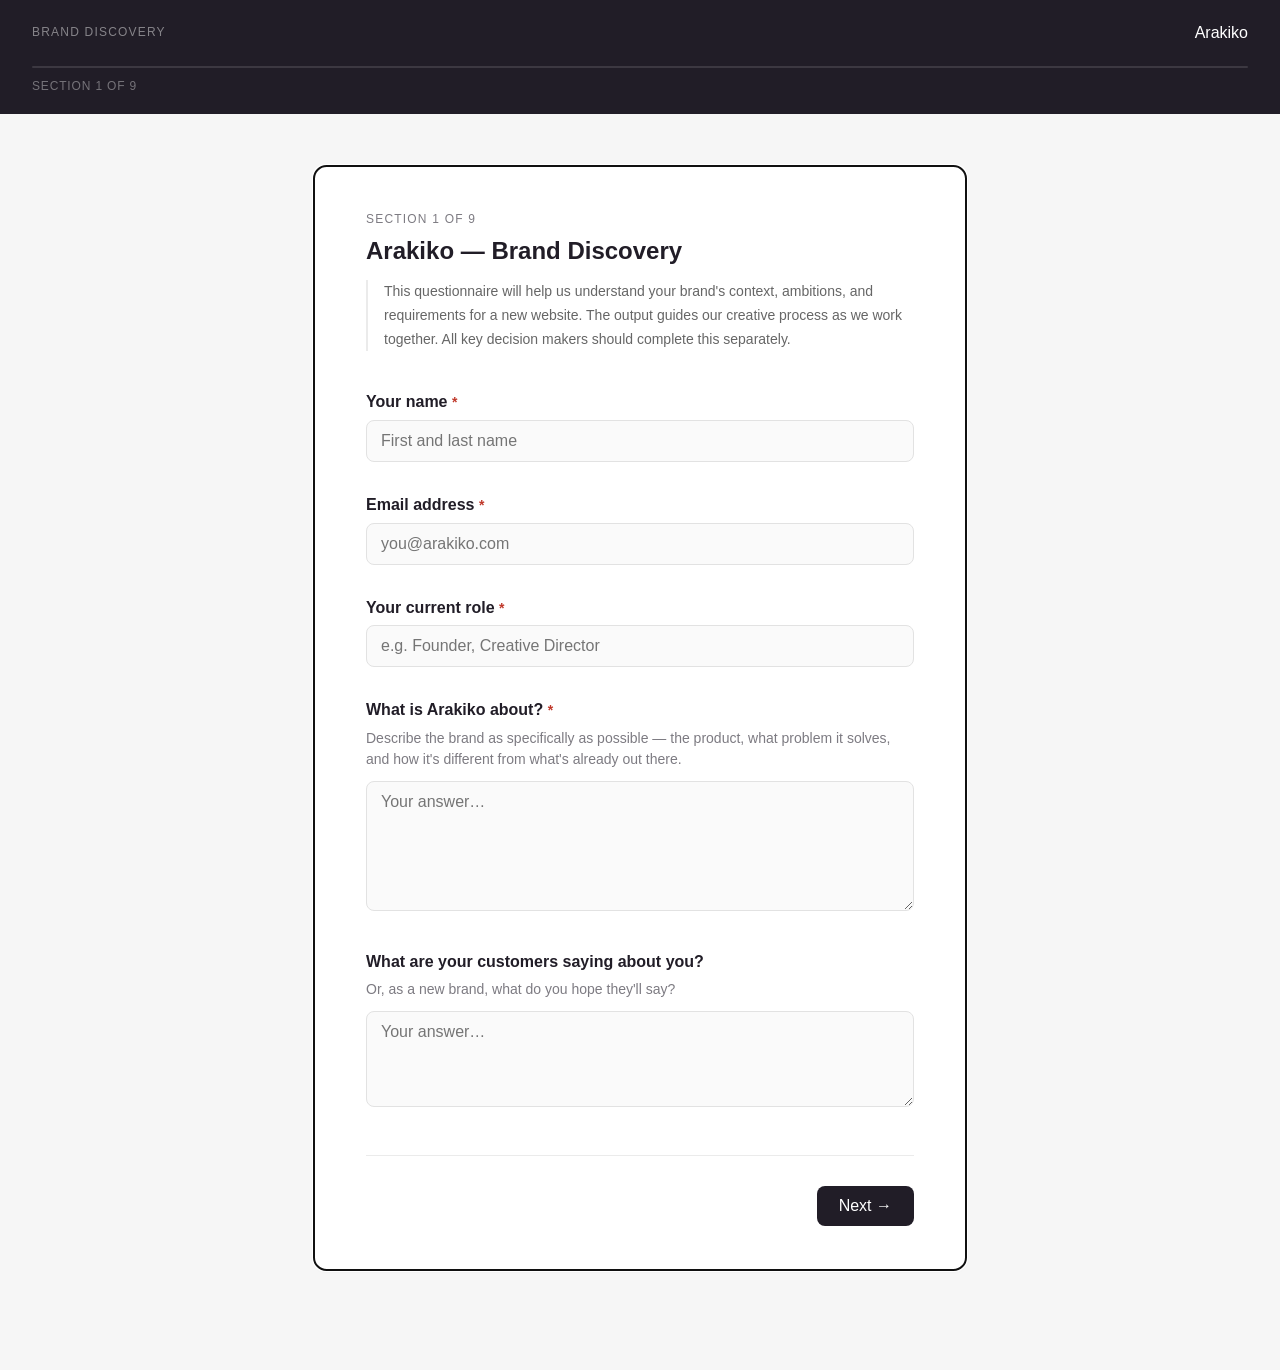
==== commit 5cdba21a: "Fix SEO, accessibility and consistency" ====
--- a/index.html
+++ b/index.html
@@ -3,27 +3,48 @@
   <head>
     <meta charset="UTF-8" />
     <meta name="viewport" content="width=device-width, initial-scale=1.0" />
+    <meta
+      name="description"
+      content="Arakiko brand discovery questionnaire for collecting website, audience, positioning, and creative direction inputs."
+    />
+    <meta name="robots" content="noindex, nofollow" />
+    <meta name="theme-color" content="#211d27" />
     <title>Arakiko — Brand Discovery</title>
+    <link
+      rel="preload"
+      href="assets/InnovatorGrotesk-Regular.woff2"
+      as="font"
+      type="font/woff2"
+      crossorigin
+    />
     <link rel="stylesheet" href="main.css" />
-    <script src="script.js" defer></script>
+    <script src="main.js" defer></script>
   </head>
   <body>
-    <div class="header">
+    <header class="header">
       <span class="header-brand">Brand Discovery</span>
       <span class="header-client">Arakiko</span>
-    </div>
-    <div class="progress-bar-wrap">
+    </header>
+    <div class="progress-bar-wrap" aria-label="Questionnaire progress">
       <div class="progress-track">
-        <div class="progress-fill" id="pFill" style="width: 0%"></div>
+        <div
+          class="progress-fill"
+          id="pFill"
+          role="progressbar"
+          aria-valuemin="1"
+          aria-valuemax="10"
+          aria-valuenow="1"
+          style="width: 0%"
+        ></div>
       </div>
       <div class="progress-label" id="pLabel">Section 1 of 9</div>
     </div>
 
-    <div class="main">
+    <main class="main">
       <!-- ── SECTION 1 ── About you ─────────────────────────────────────── -->
       <div class="section-card active" data-section="1">
         <div class="section-eyebrow">Section 1 of 9</div>
-        <h2 class="section-title">Arakiko — Brand Discovery</h2>
+        <h1 class="section-title">Arakiko — Brand Discovery</h1>
         <p class="section-desc">
           This questionnaire will help us understand your brand's context,
           ambitions, and requirements for a new website. The output guides our
@@ -848,7 +869,7 @@
             Which are the most relevant values for Arakiko?
             <span class="req">*</span>
           </div>
-          <div class="checkbox-cap">Select up to five.</div>
+          <div class="q-hint">Select up to five.</div>
           <div
             class="options-list"
             id="q_values"
@@ -936,7 +957,7 @@
             Which adjectives describe Arakiko most accurately?
             <span class="req">*</span>
           </div>
-          <div class="checkbox-cap">Select up to five.</div>
+          <div class="q-hint">Select up to five.</div>
           <div
             class="options-list"
             id="q_adjectives"
@@ -1597,18 +1618,18 @@
       <div class="section-card" data-section="10">
         <div class="done">
           <div class="done-mark">✓</div>
-          <h2>That's everything.</h2>
+          <h2 class="section-title">That's everything.</h2>
           <p>
             Your responses have been submitted. We'll be in touch shortly. You
             can save a copy for your own records below.
           </p>
           <div class="done-actions">
-            <button class="btn btn-dl" onclick="downloadCSV()">
+            <button class="btn btn-primary" onclick="downloadCSV()">
               ↓ Save a copy (CSV)
             </button>
           </div>
         </div>
       </div>
-    </div>
+    </main>
   </body>
 </html>
--- a/main.css
+++ b/main.css
@@ -1,3 +1,11 @@
+@font-face {
+  font-family: 'InnovatorGrotesk';
+  src: url('assets/InnovatorGrotesk-Regular.woff2') format('woff2');
+  font-weight: 400;
+  font-style: normal;
+  font-display: swap;
+}
+
 *,
 *::before,
 *::after {
@@ -7,15 +15,21 @@
 }
 body {
   font-family:
-    -apple-system, BlinkMacSystemFont, 'Segoe UI', Helvetica, Arial, sans-serif;
-  background: #f7f7f5;
+    'InnovatorGrotesk',
+    -apple-system,
+    BlinkMacSystemFont,
+    'Segoe UI',
+    Helvetica,
+    Arial,
+    sans-serif;
+  background: #f6f6f6;
   color: #1a1a1a;
   font-size: 1rem;
   line-height: 1.6;
   min-height: 100vh;
 }
 .header {
-  background: #1a1a1a;
+  background: #211d27;
   color: #fff;
   padding: 20px 32px;
   display: flex;
@@ -36,10 +50,10 @@
   font-weight: 500;
 }
 .progress-bar-wrap {
-  background: #1a1a1a;
+  background: #211d27;
   padding: 0 32px 18px;
   position: sticky;
-  top: 61px;
+  top: 65px;
   z-index: 99;
 }
 .progress-track {
@@ -93,13 +107,13 @@
   font-size: 0.75rem;
   letter-spacing: 0.1em;
   text-transform: uppercase;
-  color: #aaa;
+  color: #7d7b82;
   margin-bottom: 7px;
 }
 .section-title {
   font-size: 1.5rem;
   font-weight: 650;
-  color: #1a1a1a;
+  color: #211d27;
   margin-bottom: 14px;
   line-height: 1.25;
 }
@@ -120,7 +134,7 @@
 .q-label {
   font-size: 1rem;
   font-weight: 600;
-  color: #1a1a1a;
+  color: #211d27;
   margin-bottom: 5px;
 }
 .q-label .req {
@@ -129,7 +143,7 @@
 }
 .q-hint {
   font-size: 0.875rem;
-  color: #888;
+  color: #7d7b82;
   margin-bottom: 10px;
   line-height: 1.55;
 }
@@ -186,7 +200,7 @@
   background: #f2f2f0;
 }
 .option-item.selected {
-  border-color: #1a1a1a;
+  border-color: #211d27;
   background: #f2f2f0;
 }
 .option-item input[type='radio'],
@@ -194,16 +208,11 @@
   width: 17px;
   height: 17px;
   cursor: pointer;
-  accent-color: #1a1a1a;
+  accent-color: #211d27;
   flex-shrink: 0;
 }
 .option-item span {
   font-size: 1rem;
-}
-.checkbox-cap {
-  font-size: 0.75rem;
-  color: #bbb;
-  margin-bottom: 9px;
 }
 .scale-outer {
   margin-top: 2px;
@@ -215,7 +224,7 @@
 }
 .scale-poles span {
   font-size: 0.75rem;
-  color: #888;
+  color: #7d7b82;
   max-width: 46%;
   line-height: 1.3;
 }
@@ -242,7 +251,7 @@
   width: 19px;
   height: 19px;
   cursor: pointer;
-  accent-color: #1a1a1a;
+  accent-color: #211d27;
 }
 .field-error {
   font-size: 0.75rem;
@@ -279,37 +288,28 @@
   transition: background 0.14s;
 }
 .btn-primary {
-  background: #1a1a1a;
+  background: #211d27;
   color: #fff;
 }
 .btn-primary:hover {
-  background: #2e2e2e;
+  background: #3a3a3a;
+}
+.btn:focus-visible,
+.option-item:focus-within,
+input[type='text']:focus-visible,
+input[type='email']:focus-visible,
+textarea:focus-visible {
+  outline: 3px solid #00ff87;
+  outline-offset: 3px;
 }
 .btn-ghost {
   background: transparent;
-  color: #777;
+  color: #7d7b82;
   border: 1.5px solid #e0e0e0;
 }
 .btn-ghost:hover {
-  border-color: #aaa;
-  color: #1a1a1a;
-}
-.btn-dl {
-  background: #1a1a1a;
-  color: #fff;
-  font-size: 1rem;
-}
-.btn-dl:hover {
-  background: #333;
-}
-.btn-em {
-  background: #fff;
-  color: #1a1a1a;
-  border: 1.5px solid #1a1a1a;
-  font-size: 1rem;
-}
-.btn-em:hover {
-  background: #f4f4f2;
+  border-color: #7d7b82;
+  color: #211d27;
 }
 .done {
   text-align: center;
@@ -318,11 +318,6 @@
 .done-mark {
   font-size: 52px;
   margin-bottom: 18px;
-}
-.done h2 {
-  font-size: 1.5rem;
-  font-weight: 650;
-  margin-bottom: 12px;
 }
 .done p {
   font-size: 1rem;
@@ -350,3 +345,13 @@
     padding: 32px 14px 80px;
   }
 }
+@media (prefers-reduced-motion: reduce) {
+  *,
+  *::before,
+  *::after {
+    animation-duration: 0.01ms !important;
+    animation-iteration-count: 1 !important;
+    scroll-behavior: auto !important;
+    transition-duration: 0.01ms !important;
+  }
+}
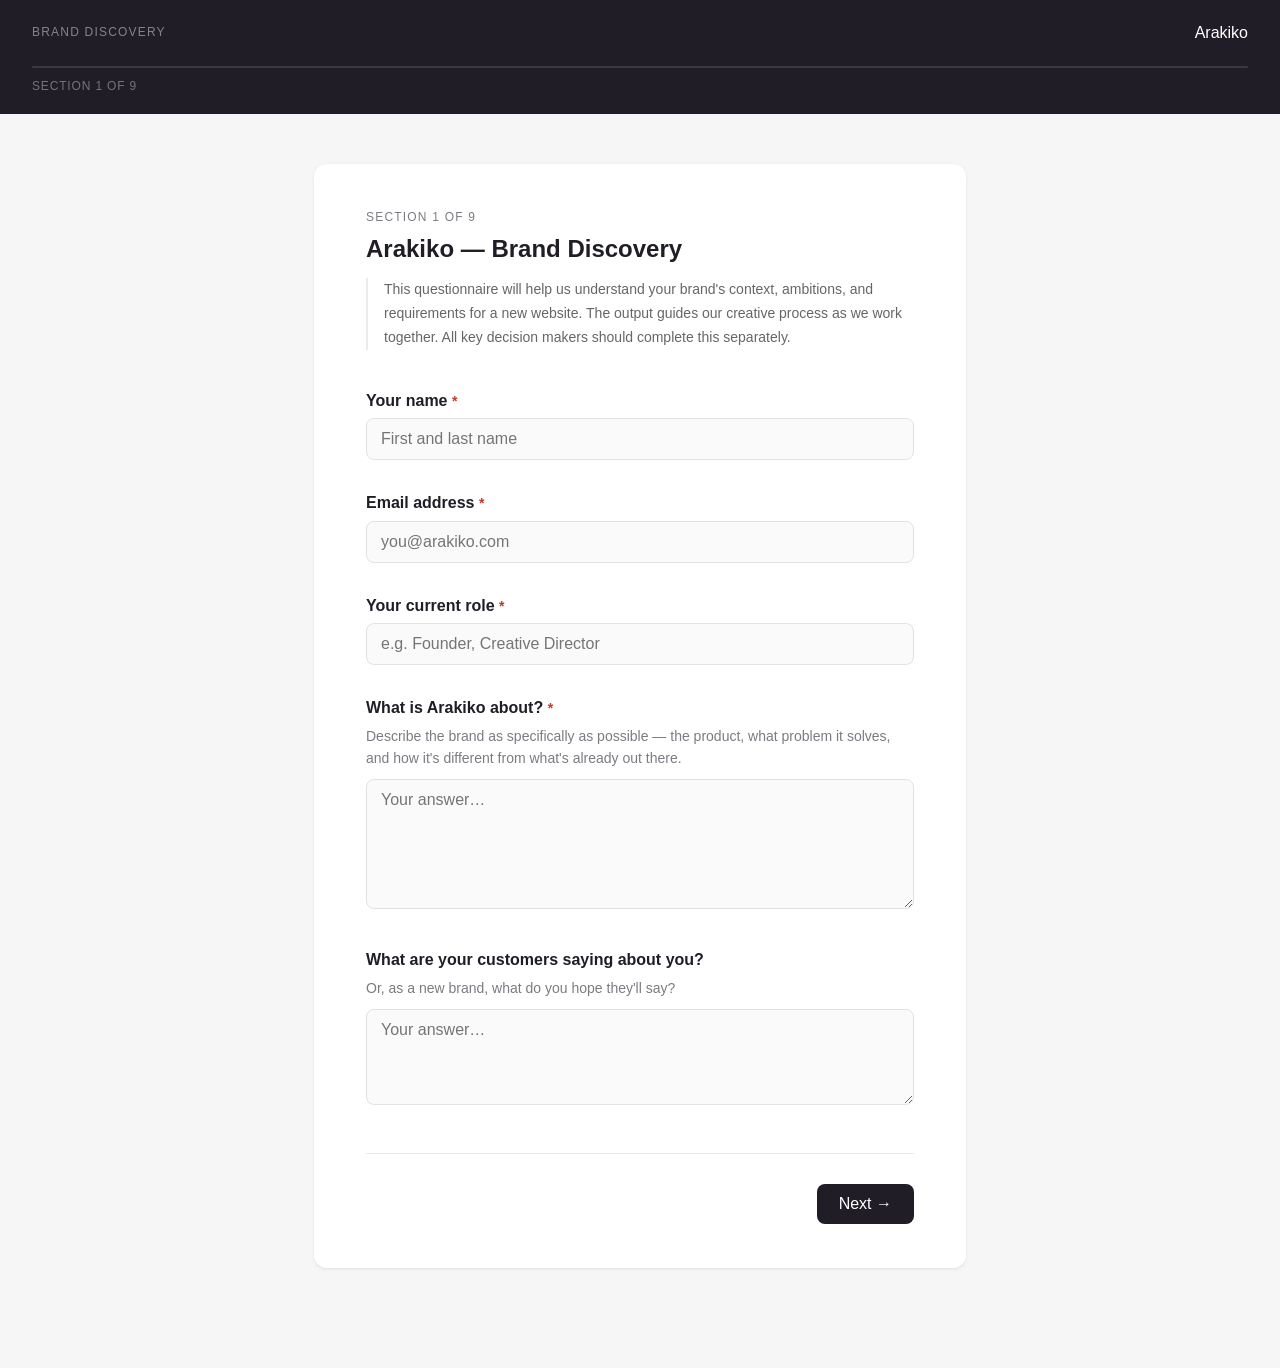
==== commit a9e59099: "Focused state" ====
--- a/index.html
+++ b/index.html
@@ -21,23 +21,25 @@
     <script src="main.js" defer></script>
   </head>
   <body>
-    <header class="header">
-      <span class="header-brand">Brand Discovery</span>
-      <span class="header-client">Arakiko</span>
-    </header>
-    <div class="progress-bar-wrap" aria-label="Questionnaire progress">
-      <div class="progress-track">
-        <div
-          class="progress-fill"
-          id="pFill"
-          role="progressbar"
-          aria-valuemin="1"
-          aria-valuemax="10"
-          aria-valuenow="1"
-          style="width: 0%"
-        ></div>
+    <div class="topbar">
+      <header class="header">
+        <span class="header-brand">Brand Discovery</span>
+        <span class="header-client">Arakiko</span>
+      </header>
+      <div class="progress-bar-wrap" aria-label="Questionnaire progress">
+        <div class="progress-track">
+          <div
+            class="progress-fill"
+            id="pFill"
+            role="progressbar"
+            aria-valuemin="1"
+            aria-valuemax="10"
+            aria-valuenow="1"
+            style="width: 0%"
+          ></div>
+        </div>
+        <div class="progress-label" id="pLabel">Section 1 of 9</div>
       </div>
-      <div class="progress-label" id="pLabel">Section 1 of 9</div>
     </div>
 
     <main class="main">
--- a/main.css
+++ b/main.css
@@ -27,17 +27,22 @@
   font-size: 1rem;
   line-height: 1.6;
   min-height: 100vh;
-}
-.header {
+  padding-top: 112px;
+}
+.topbar {
   background: #211d27;
   color: #fff;
+  position: fixed;
+  top: 0;
+  left: 0;
+  right: 0;
+  z-index: 100;
+}
+.header {
   padding: 20px 32px;
   display: flex;
   align-items: center;
   justify-content: space-between;
-  position: sticky;
-  top: 0;
-  z-index: 100;
 }
 .header-brand {
   font-size: 0.75rem;
@@ -50,11 +55,7 @@
   font-weight: 500;
 }
 .progress-bar-wrap {
-  background: #211d27;
   padding: 0 32px 18px;
-  position: sticky;
-  top: 65px;
-  z-index: 99;
 }
 .progress-track {
   background: rgba(255, 255, 255, 0.12);
@@ -93,6 +94,9 @@
   display: block;
   animation: fadeIn 0.22s ease;
 }
+.section-card:focus {
+  outline: none;
+}
 @keyframes fadeIn {
   from {
     opacity: 0;
@@ -299,8 +303,8 @@
 input[type='text']:focus-visible,
 input[type='email']:focus-visible,
 textarea:focus-visible {
-  outline: 3px solid #00ff87;
-  outline-offset: 3px;
+  outline: 2px solid #00ff87;
+  outline-offset: 2px;
 }
 .btn-ghost {
   background: transparent;
@@ -333,6 +337,9 @@
   flex-wrap: wrap;
 }
 @media (max-width: 580px) {
+  body {
+    padding-top: 109px;
+  }
   .section-card {
     padding: 28px 22px;
   }
